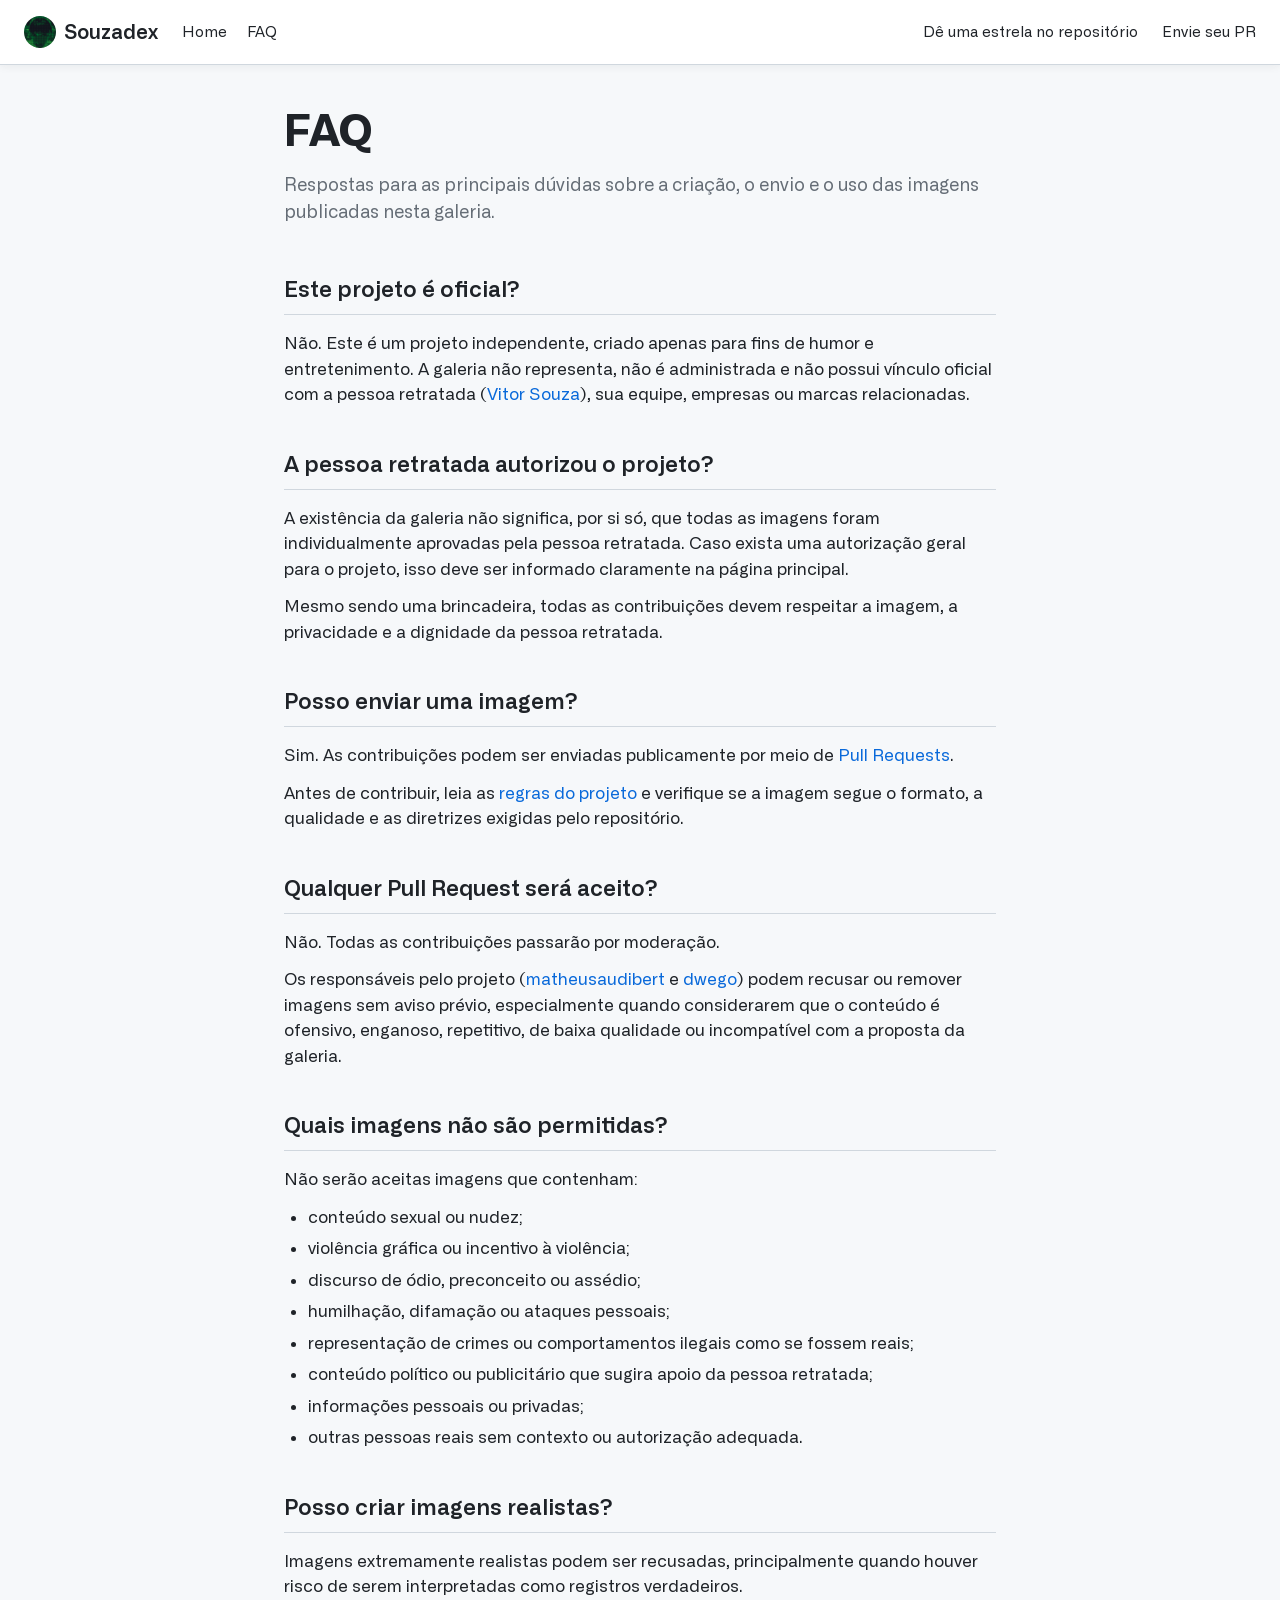
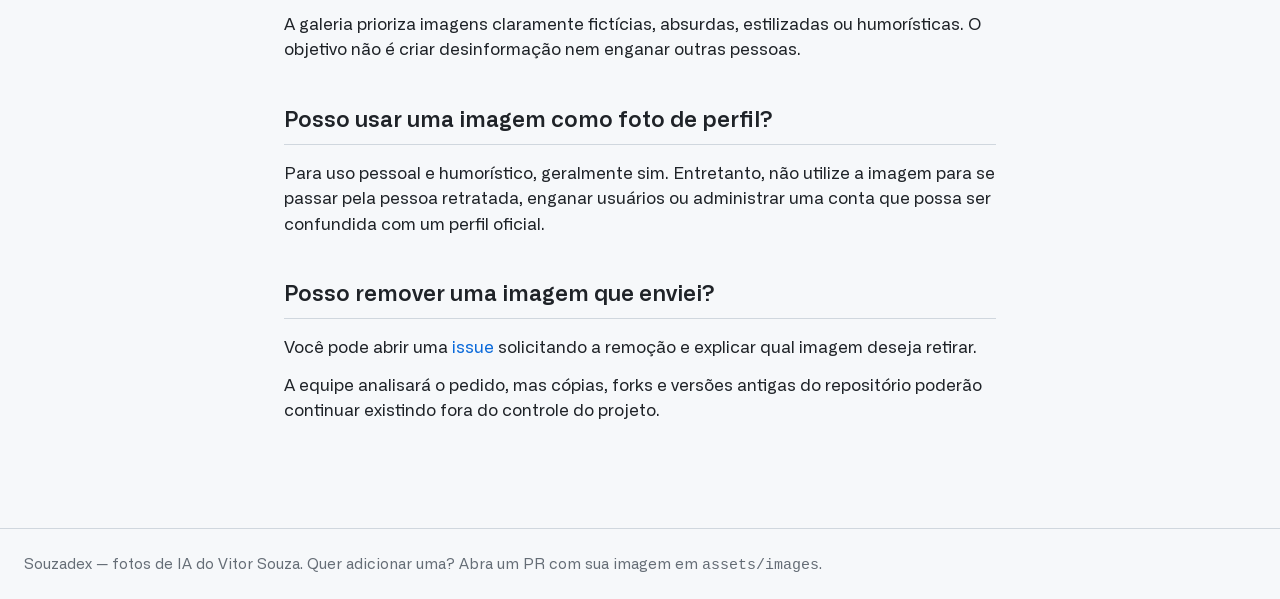
==== faq.html @ 8e00444f "feat: add initial implementation of Souzadex gallery with FAQ and image detail pages" ====
<!DOCTYPE html>
<html lang="pt-BR">

<head>
  <meta charset="utf-8">
  <meta name="viewport" content="width=device-width, initial-scale=1">
  <title>Souzadex</title>
  <meta name="description"
    content="Souzadex — respostas para as principais dúvidas sobre a criação, o envio e o uso das imagens da galeria.">
  <link rel="stylesheet" href="styles/style.css">
</head>

<body>
  <header class="header">
    <div class="container header-inner">
      <a class="brand" href="./">
        <img class="brand-mark" src="assets/logo.png" alt="Souzadex" width="32" height="32">
        Souzadex
      </a>
      <nav class="header-nav">
        <a href="index.html">Home</a>
        <a href="faq.html">FAQ</a>
      </nav>
      <nav class="header-links">
        <a href="https://github.com/matheusaudibert/souzadex" target="_blank" rel="noopener">Dê uma estrela
          no repositório</a>
        <a href="https://github.com/matheusaudibert/souzadex/upload/main/assets/images" target="_blank"
          rel="noopener">Envie seu PR</a>
      </nav>
    </div>
  </header>

  <main class="container faq">
    <h1 class="faq-title">FAQ</h1>
    <p class="faq-subtitle">Respostas para as principais dúvidas sobre a criação, o envio e o uso das imagens
      publicadas nesta galeria.</p>

    <section class="faq-item">
      <h2>Este projeto é oficial?</h2>
      <hr>
      <p>Não. Este é um projeto independente, criado apenas para fins de humor e entretenimento. A galeria não
        representa, não é administrada e não possui vínculo oficial com a pessoa retratada (<a
          href="https://github.com/vsouzx" target="_blank" rel="noopener">Vitor Souza</a>), sua equipe, empresas ou
        marcas relacionadas.</p>
    </section>

    <section class="faq-item">
      <h2>A pessoa retratada autorizou o projeto?</h2>
      <hr>
      <p>A existência da galeria não significa, por si só, que todas as imagens foram individualmente aprovadas pela
        pessoa retratada. Caso exista uma autorização geral para o projeto, isso deve ser informado claramente na
        página principal.</p>
      <p>Mesmo sendo uma brincadeira, todas as contribuições devem respeitar a imagem, a privacidade e a dignidade da
        pessoa retratada.</p>
    </section>

    <section class="faq-item">
      <h2>Posso enviar uma imagem?</h2>
      <hr>
      <p>Sim. As contribuições podem ser enviadas publicamente por meio de <a
          href="https://github.com/matheusaudibert/souzadex/pulls" target="_blank" rel="noopener">Pull Requests</a>.</p>
      <p>Antes de contribuir, leia as <a href="https://github.com/matheusaudibert/souzadex/blob/main/README.md"
          target="_blank" rel="noopener">regras do projeto</a> e verifique se a imagem segue o formato, a qualidade e as
        diretrizes exigidas pelo repositório.</p>
    </section>

    <section class="faq-item">
      <h2>Qualquer Pull Request será aceito?</h2>
      <hr>
      <p>Não. Todas as contribuições passarão por moderação.</p>
      <p>Os responsáveis pelo projeto (<a href="https://github.com/matheusaudibert" target="_blank"
          rel="noopener">matheusaudibert</a> e <a href="https://github.com/dwego" target="_blank"
          rel="noopener">dwego</a>) podem recusar ou remover imagens sem aviso prévio, especialmente quando
        considerarem que o conteúdo é ofensivo, enganoso, repetitivo, de baixa qualidade ou incompatível com a proposta
        da galeria.</p>
    </section>

    <section class="faq-item">
      <h2>Quais imagens não são permitidas?</h2>
      <hr>
      <p>Não serão aceitas imagens que contenham:</p>
      <ul>
        <li>conteúdo sexual ou nudez;</li>
        <li>violência gráfica ou incentivo à violência;</li>
        <li>discurso de ódio, preconceito ou assédio;</li>
        <li>humilhação, difamação ou ataques pessoais;</li>
        <li>representação de crimes ou comportamentos ilegais como se fossem reais;</li>
        <li>conteúdo político ou publicitário que sugira apoio da pessoa retratada;</li>
        <li>informações pessoais ou privadas;</li>
        <li>outras pessoas reais sem contexto ou autorização adequada.</li>
      </ul>
    </section>

    <section class="faq-item">
      <h2>Posso criar imagens realistas?</h2>
      <hr>
      <p>Imagens extremamente realistas podem ser recusadas, principalmente quando houver risco de serem interpretadas
        como registros verdadeiros.</p>
      <p>A galeria prioriza imagens claramente fictícias, absurdas, estilizadas ou humorísticas. O objetivo não é criar
        desinformação nem enganar outras pessoas.</p>
    </section>

    <section class="faq-item">
      <h2>Posso usar uma imagem como foto de perfil?</h2>
      <hr>
      <p>Para uso pessoal e humorístico, geralmente sim. Entretanto, não utilize a imagem para se passar pela pessoa
        retratada, enganar usuários ou administrar uma conta que possa ser confundida com um perfil oficial.</p>
    </section>

    <section class="faq-item">
      <h2>Posso remover uma imagem que enviei?</h2>
      <hr>
      <p>Você pode abrir uma <a href="https://github.com/matheusaudibert/souzadex/issues" target="_blank"
          rel="noopener">issue</a> solicitando a remoção e explicar qual imagem deseja retirar.</p>
      <p>A equipe analisará o pedido, mas cópias, forks e versões antigas do repositório poderão continuar existindo
        fora do controle do projeto.</p>
    </section>
  </main>

  <footer class="footer">
    <div class="container">
      <p>Souzadex &mdash; fotos de IA do Vitor Souza. Quer adicionar uma? Abra um PR com sua imagem em
        <code>assets/images</code>.
      </p>
    </div>
  </footer>
</body>

</html>
---- styles/style.css ----
@font-face {
  font-family: "Alliance No.1";
  src: url("../assets/fonts/AllianceNo1-Regular.woff2") format("woff2");
  font-weight: 400;
  font-style: normal;
  font-display: swap;
}

@font-face {
  font-family: "Alliance No.1";
  src: url("../assets/fonts/AllianceNo1-Medium.woff2") format("woff2");
  font-weight: 500;
  font-style: normal;
  font-display: swap;
}

@font-face {
  font-family: "Alliance No.1";
  src: url("../assets/fonts/AllianceNo1-SemiBold.woff2") format("woff2");
  font-weight: 600;
  font-style: normal;
  font-display: swap;
}

@font-face {
  font-family: "Alliance No.1";
  src: url("../assets/fonts/AllianceNo1-Bold.woff2") format("woff2");
  font-weight: 700;
  font-style: normal;
  font-display: swap;
}

:root {
  --bg: #f6f8fa;
  --card-bg: #ffffff;
  --border: #d0d7de;
  --text: #1f2328;
  --text-muted: #656d76;
  --link: #0969da;
  --radius: 6px;
}

* {
  box-sizing: border-box;
  margin: 0;
  padding: 0;
}

html {
  overflow-y: scroll;
}

body {
  font-family: "Alliance No.1", -apple-system, BlinkMacSystemFont, "Segoe UI", "Noto Sans", Helvetica, Arial, sans-serif;
  background: var(--bg);
  color: var(--text);
  font-size: 17px;
  line-height: 1.5;
}

a {
  color: var(--link);
  text-decoration: none;
}

a:hover {
  text-decoration: underline;
}

.container {
  max-width: 1600px;
  margin: 0 auto;
  padding: 0 24px;
}

@media (max-width: 640px) {
  .container {
    padding: 0 8px;
  }
}

/* Header */
.header {
  position: sticky;
  top: 0;
  z-index: 10;
  background: var(--card-bg);
  border-bottom: 1px solid var(--border);
  box-shadow: 0 2px 8px rgba(31, 35, 40, 0.06);
  margin-bottom: 32px;
}

.header-inner {
  display: flex;
  align-items: center;
  gap: 16px;
  padding-top: 16px;
  padding-bottom: 16px;
}

.brand {
  display: flex;
  align-items: center;
  gap: 8px;
  font-size: 20px;
  font-weight: 600;
  color: var(--text);
}

.brand:hover {
  text-decoration: none;
}

.brand-mark {
  display: block;
  width: 32px;
  height: 32px;
  border-radius: 50%;
  object-fit: cover;
}

.header-nav {
  display: flex;
  align-items: center;
  gap: 20px;
  margin-left: 8px;
  font-size: 15px;
}

.header-nav a {
  color: var(--text);
}

.header-links {
  display: flex;
  align-items: center;
  gap: 24px;
  margin-left: auto;
  font-size: 15px;
}

.header-links a {
  color: var(--text);
}

/* Grid */
.grid {
  display: grid;
  grid-template-columns: repeat(4, 1fr);
  gap: 32px;
  padding-bottom: 48px;
}

@media (max-width: 1024px) {
  .grid {
    grid-template-columns: repeat(3, 1fr);
  }
}

@media (max-width: 768px) {
  .grid {
    grid-template-columns: repeat(2, 1fr);
  }
}

@media (max-width: 480px) {
  .grid {
    grid-template-columns: 1fr;
  }
}

/* Card */
.card-image {
  display: block;
  padding: 8px;
  margin-bottom: 12px;
  background: var(--card-bg);
  border: 1px solid var(--border);
  border-radius: var(--radius);
  transition: box-shadow 0.15s ease, transform 0.15s ease;
}

.card-image:hover {
  box-shadow: 0 3px 12px rgba(31, 35, 40, 0.15);
  transform: translateY(-2px);
}

.card-image img {
  display: block;
  width: 100%;
  aspect-ratio: 1;
  object-fit: cover;
  border-radius: calc(var(--radius) - 2px);
}

.card-info {
  display: flex;
  align-items: center;
  justify-content: space-between;
  gap: 8px;
}

.card-title {
  font-size: 19px;
  font-weight: 600;
}

.card-title a {
  color: var(--text);
}

.card-number {
  color: var(--text-muted);
  font-weight: 400;
  padding-right: 4px;
}

.card-authors {
  display: flex;
  flex-wrap: nowrap;
  gap: 4px;
}

.card-authors img {
  display: block;
  border-radius: 4px;
}

/* Detail page */
.back-link {
  font-size: 15px;
  margin-left: auto;
  color: var(--text-muted);
}

.detail-container {
  display: flex;
  justify-content: center;
  padding-bottom: 48px;
}

.card-detail {
  width: 100%;
  max-width: 640px;
}

.card-detail .card-image:hover {
  transform: none;
}

.card-detail .card-title {
  font-size: 26px;
}

/* FAQ */
.faq {
  max-width: 760px;
  padding-bottom: 64px;
}

.faq-title {
  font-size: 44px;
  font-weight: 700;
  margin-bottom: 8px;
}

.faq-subtitle {
  font-size: 18px;
  color: var(--text-muted);
  margin-bottom: 48px;
}

.faq-item {
  margin-bottom: 40px;
}

.faq-item h2 {
  font-size: 22px;
  font-weight: 600;
  margin-bottom: 8px;
}

.faq-item hr {
  border: 0;
  border-top: 1px solid var(--border);
  margin-bottom: 16px;
}

.faq-item p {
  margin-bottom: 12px;
}

.faq-item ul {
  padding-left: 24px;
}

.faq-item li {
  margin-bottom: 6px;
}

/* Empty state */
.empty {
  padding: 48px 0;
  text-align: center;
  color: var(--text-muted);
}

/* Footer */
.footer {
  color: var(--text-muted);
  font-size: 15px;
}

.footer .container {
  border-top: 1px solid var(--border);
  padding-top: 24px;
  padding-bottom: 24px;
}
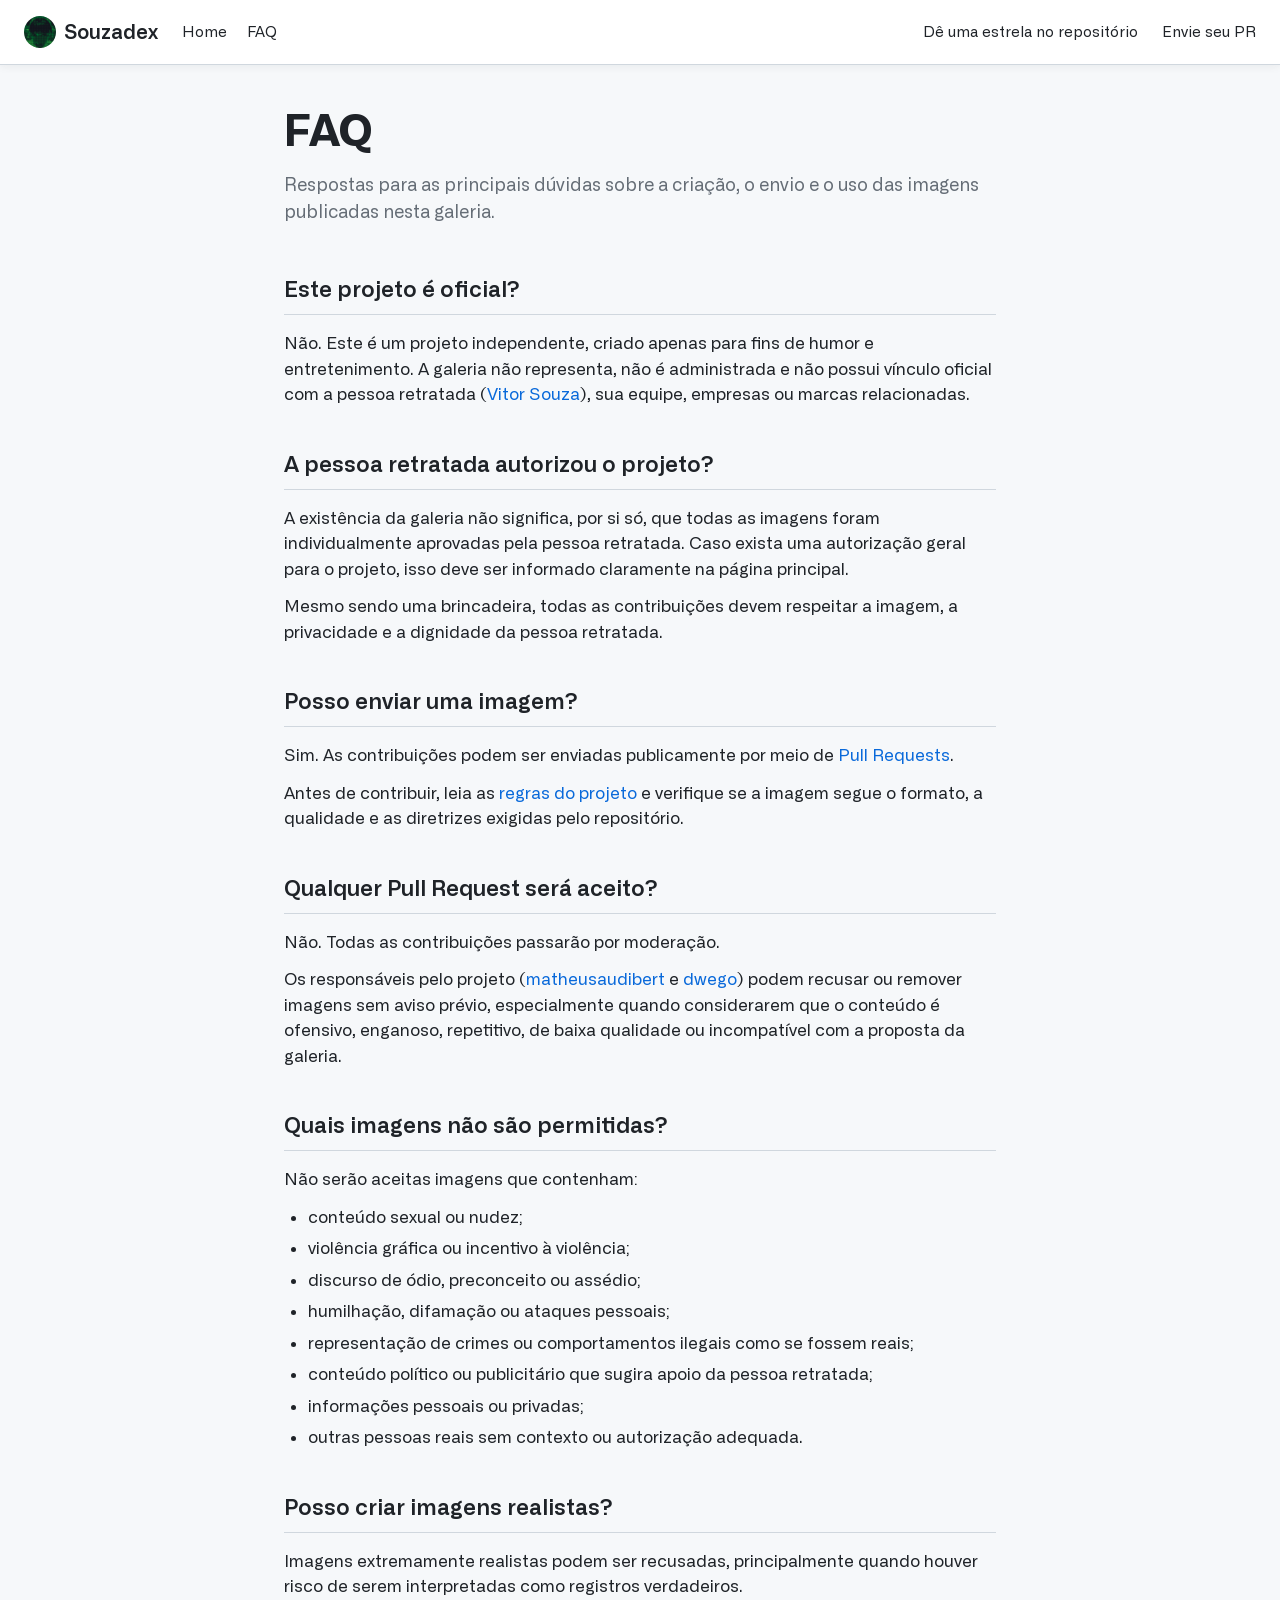
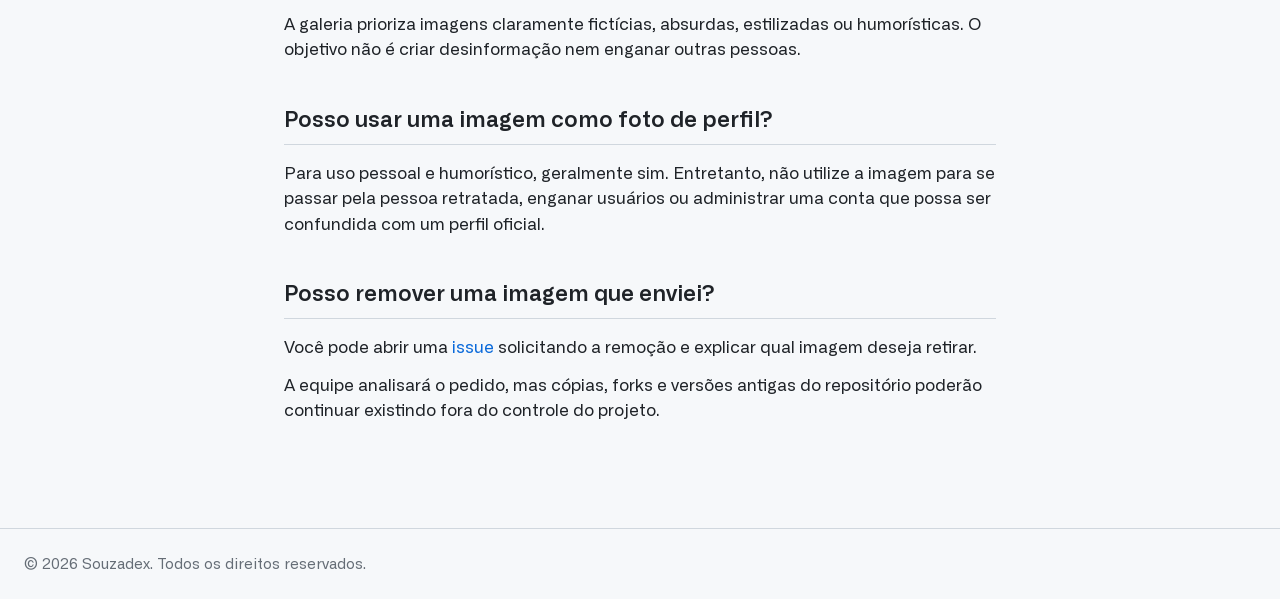
==== commit e85a3254: "fix: update meta description for consistency across HTML files" ====
--- a/faq.html
+++ b/faq.html
@@ -5,8 +5,8 @@
   <meta charset="utf-8">
   <meta name="viewport" content="width=device-width, initial-scale=1">
   <title>Souzadex</title>
-  <meta name="description"
-    content="Souzadex — respostas para as principais dúvidas sobre a criação, o envio e o uso das imagens da galeria.">
+  <meta name="description" content="Souzadex, a galeria de fotos de IA do Vitor Souza">
+  <link rel="icon" href="assets/icon.ico" type="image/x-icon">
   <link rel="stylesheet" href="styles/style.css">
 </head>
 
@@ -14,7 +14,7 @@
   <header class="header">
     <div class="container header-inner">
       <a class="brand" href="./">
-        <img class="brand-mark" src="assets/logo.png" alt="Souzadex" width="32" height="32">
+        <img class="brand-mark" src="assets/logo.png" alt="Souzadex" width="42" height="42">
         Souzadex
       </a>
       <nav class="header-nav">
@@ -59,7 +59,7 @@
       <hr>
       <p>Sim. As contribuições podem ser enviadas publicamente por meio de <a
           href="https://github.com/matheusaudibert/souzadex/pulls" target="_blank" rel="noopener">Pull Requests</a>.</p>
-      <p>Antes de contribuir, leia as <a href="https://github.com/matheusaudibert/souzadex/blob/main/README.md"
+      <p>Antes de contribuir, leia as <a href="https://github.com/matheusaudibert/souzadex/blob/main/CONTRIBUTING.md"
           target="_blank" rel="noopener">regras do projeto</a> e verifique se a imagem segue o formato, a qualidade e as
         diretrizes exigidas pelo repositório.</p>
     </section>
@@ -119,9 +119,7 @@
 
   <footer class="footer">
     <div class="container">
-      <p>Souzadex &mdash; fotos de IA do Vitor Souza. Quer adicionar uma? Abra um PR com sua imagem em
-        <code>assets/images</code>.
-      </p>
+      <p>© 2026 Souzadex. Todos os direitos reservados.</p>
     </div>
   </footer>
 </body>
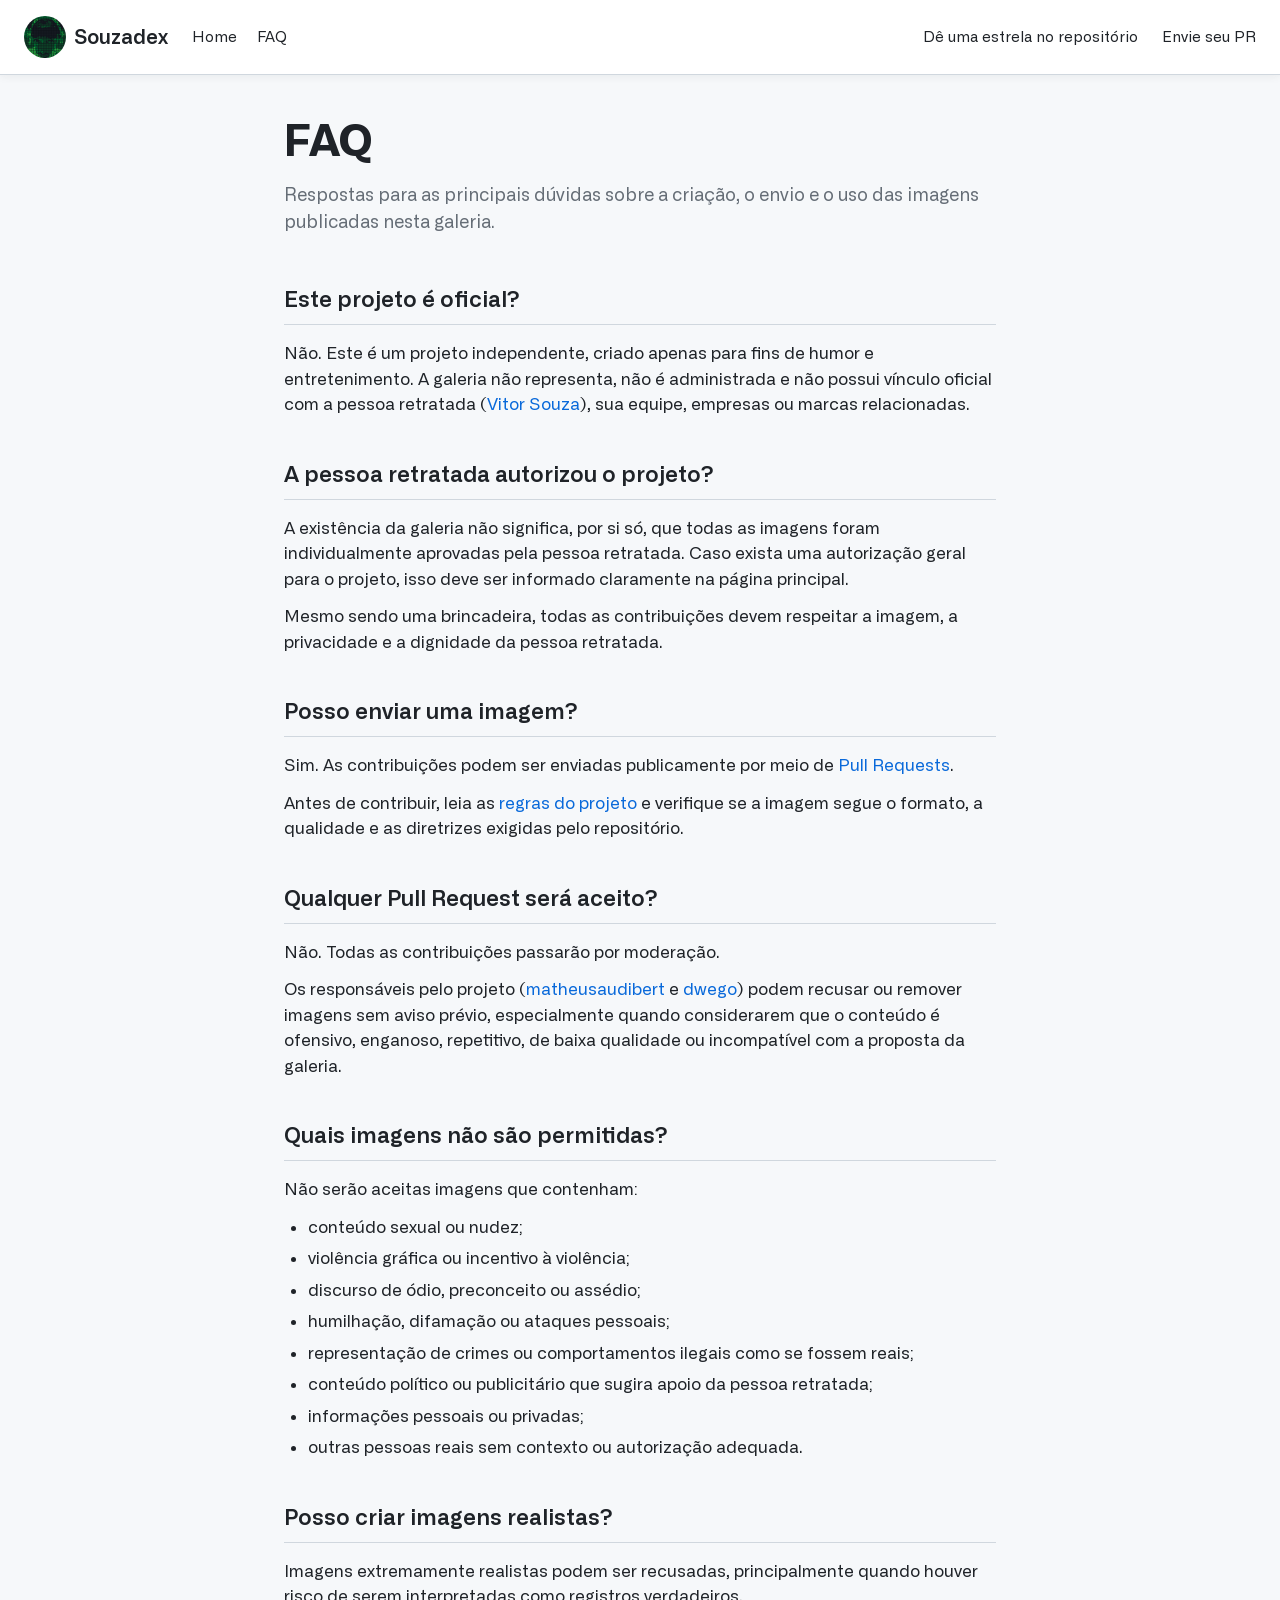
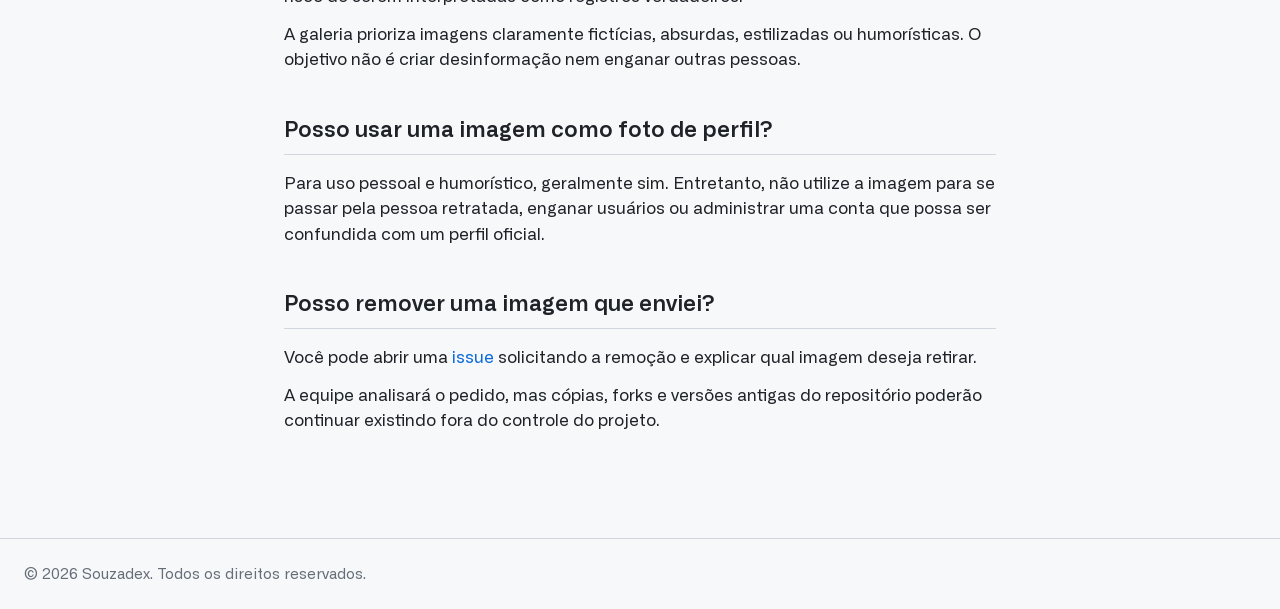
==== commit bedd6ee3: "feat: add responsive menu toggle functionality" ====
--- a/faq.html
+++ b/faq.html
@@ -21,10 +21,15 @@
         <a href="index.html">Home</a>
         <a href="faq.html">FAQ</a>
       </nav>
+      <button class="menu-toggle" type="button" aria-label="Abrir menu" aria-expanded="false">
+        <span></span>
+        <span></span>
+        <span></span>
+      </button>
       <nav class="header-links">
         <a href="https://github.com/matheusaudibert/souzadex" target="_blank" rel="noopener">Dê uma estrela
           no repositório</a>
-        <a href="https://github.com/matheusaudibert/souzadex/upload/main/assets/images" target="_blank"
+        <a href="https://github.com/matheusaudibert/souzadex/blob/main/CONTRIBUTING.md" target="_blank"
           rel="noopener">Envie seu PR</a>
       </nav>
     </div>
@@ -122,6 +127,8 @@
       <p>© 2026 Souzadex. Todos os direitos reservados.</p>
     </div>
   </footer>
+
+  <script src="scripts/menu.js"></script>
 </body>
 
 </html>
--- a/styles/style.css
+++ b/styles/style.css
@@ -113,8 +113,8 @@
 
 .brand-mark {
   display: block;
-  width: 32px;
-  height: 32px;
+  width: 42px;
+  height: 42px;
   border-radius: 50%;
   object-fit: cover;
 }
@@ -141,6 +141,76 @@
 
 .header-links a {
   color: var(--text);
+}
+
+.menu-toggle {
+  display: none;
+  flex-direction: column;
+  justify-content: center;
+  gap: 5px;
+  width: 40px;
+  height: 40px;
+  margin-left: auto;
+  padding: 10px 9px;
+  background: none;
+  border: 1px solid var(--border);
+  border-radius: var(--radius);
+  cursor: pointer;
+}
+
+.menu-toggle span {
+  display: block;
+  width: 100%;
+  height: 2px;
+  background: var(--text);
+  border-radius: 1px;
+  transition: transform 0.2s ease, opacity 0.2s ease;
+}
+
+@media (max-width: 768px) {
+  .menu-toggle {
+    display: flex;
+  }
+
+  .menu-open .menu-toggle span:nth-child(1) {
+    transform: translateY(7px) rotate(45deg);
+  }
+
+  .menu-open .menu-toggle span:nth-child(2) {
+    opacity: 0;
+  }
+
+  .menu-open .menu-toggle span:nth-child(3) {
+    transform: translateY(-7px) rotate(-45deg);
+  }
+
+  .header-links {
+    display: none;
+    position: absolute;
+    top: 100%;
+    left: 0;
+    right: 0;
+    flex-direction: column;
+    align-items: stretch;
+    gap: 0;
+    margin: 0;
+    padding: 4px 24px;
+    background: var(--card-bg);
+    border-bottom: 1px solid var(--border);
+    box-shadow: 0 8px 16px rgba(31, 35, 40, 0.1);
+  }
+
+  .menu-open .header-links {
+    display: flex;
+  }
+
+  .header-links a {
+    padding: 12px 0;
+  }
+
+  .header-links a + a {
+    border-top: 1px solid var(--border);
+  }
 }
 
 /* Grid */
@@ -315,4 +385,16 @@
   border-top: 1px solid var(--border);
   padding-top: 24px;
   padding-bottom: 24px;
+}
+
+@media (max-width: 768px) {
+  .footer {
+    text-align: center;
+  }
+}
+
+@media (max-width: 640px) {
+  .header-links {
+    padding: 4px 8px;
+  }
 }
